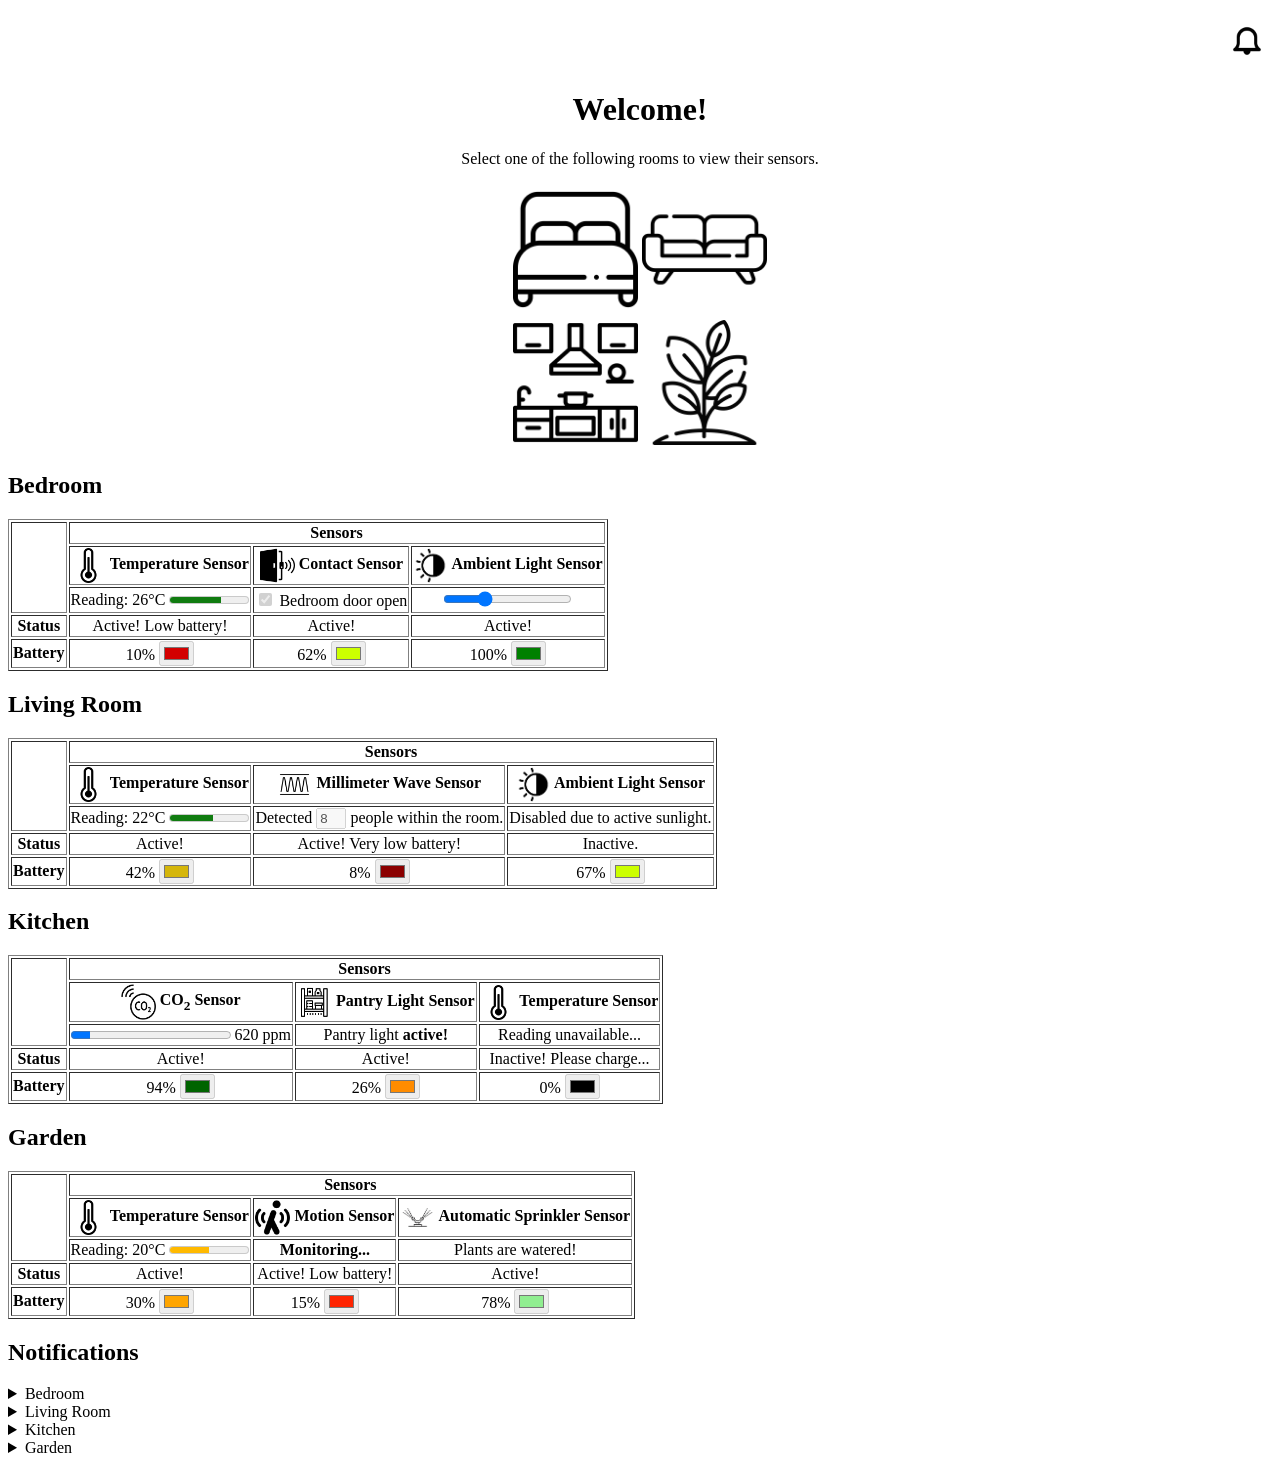
==== homework1/index.html @ 83bd109a "Homework 1" ====
<!DOCTYPE html>
<html>

<head>
    <meta charset="utf-8">
    <title>Smart Home Control Panel</title>
</head>

<body>
    <p align="right"><a href="#notifications"><img src="img/notif.png" width="50" alt="Notifications" /></a></p>
    <h1 align="center">Welcome!</h1>
    <p align="center">Select one of the following rooms to view their sensors.</p>

    <nav align="center">
        <table align="center">
            <tbody>
                <tr>
                    <td>
                        <a href="#bedroom">
                            <img src="img/bedroom.png" width="125" height="125" alt="Bedroom">
                        </a>
                    </td>
                    <td>
                        <a href="#livingroom">
                            <img src="img/livingroom.png" width="125" height="125" alt="Living Room">
                        </a>
                    </td>
                </tr>

                <tr>
                    <td>
                        <a href="#kitchen">
                            <img src="img/kitchen.png" width="125" height="125" alt="Kitchen">
                        </a>
                    </td>
                    <td>
                        <a href="#garden">
                            <img src="img/garden.png" width="125" height="125" alt="Garden">
                        </a>
                    </td>
                </tr>
            </tbody>
        </table>
    </nav>

    <h2 id="bedroom">Bedroom</h2>
    <table border="1">
        <thead>
            <tr>
                <td rowspan="3"></td>
                <th colspan="3">Sensors</th>
            </tr>

            <tr>
                <th scope="col">
                    <img src="img/sensors/temperature.png" width="35" alt="" align="absmiddle" />
                    Temperature Sensor
                </th>
                <th scope="col">
                    <img src="img/sensors/contact.png" width="35" alt="" align="absmiddle" />
                    Contact Sensor
                </th>
                <th scope="col">
                    <img src="img/sensors/ambient.png" width="35" alt="" align="absmiddle" />
                    Ambient Light Sensor
                </th>
            </tr>

            <tr>
                <td align="absmiddle">Reading: 26&deg;C <meter min="0" max="40" low="20" high="22" optimum="24"
                        value="26"">26  &deg;C</meter></td>
                <td align=" center"><input type="checkbox" disabled checked> Bedroom door open</td>
                <td align="center"><input type="range" min="0" max="100" value="30"></td>
            </tr>
        </thead>
        <tbody>
            <tr>
                <th scope="row">Status</th>
                <td align="center">Active! Low battery!</td>
                <td align="center">Active!</td>
                <td align="center">Active!</td>
            </tr>
            <tr>
                <th scope="row">Battery</th>
                <td align="center">10% <input type="color" value="#D30000" style="width: 35px; height: 25px;"
                        disabled /></td>
                <td align="center">62% <input type="color" value="#CCFF00" style="width: 35px; height: 25px;"
                        disabled /></td>
                <td align="center">100% <input type="color" value="#008000" style="width: 35px; height: 25px;"
                        disabled /></td>
            </tr>
        </tbody>
    </table>

    <h2 id="livingroom">Living Room</h2>
    <table border="1">
        <thead>
            <tr>
                <td rowspan="3"></td>
                <th colspan="3">Sensors</th>
            </tr>

            <tr>
                <th scope="col">
                    <img src="img/sensors/temperature.png" width="35" alt="" align="absmiddle" />
                    Temperature Sensor
                </th>
                <th scope="col">
                    <img src="img/sensors/mmwave.png" width="35" alt="" align="absmiddle" />
                    Millimeter Wave Sensor
                </th>
                <th scope="col">
                    <img src="img/sensors/ambient.png" width="35" alt="" align="absmiddle" />
                    Ambient Light Sensor
                </th>
            </tr>

            <tr>
                <td align="absmiddle">Reading: 22&deg;C <meter min="0" max="40" low="20" high="22" optimum="24"
                        value="22">22&deg;C</meter></td>
                <td align="center">Detected <input type="number" value="8" disabled style="width: 3ch;"> people within
                    the room.</td>
                <td align="center">Disabled due to active sunlight.</td>
            </tr>
        </thead>
        <tbody>
            <tr>
                <th scope="row">Status</th>
                <td align="center">Active!</td>
                <td align="center">Active! Very low battery!</td>
                <td align="center">Inactive.</td>
            </tr>
            <tr>
                <th scope="row">Battery</th>
                <td align="center">42% <input type="color" value="#D5B60A" style="width: 35px; height: 25px;"
                        disabled /></td>
                <td align="center">8% <input type="color" value="#8B0000" style="width: 35px; height: 25px;" disabled />
                </td>
                <td align="center">67% <input type="color" value="#CCFF00" style="width: 35px; height: 25px;"
                        disabled /></td>
            </tr>
        </tbody>
    </table>

    <h2 id="kitchen">Kitchen</h2>
    <table border="1">
        <thead>
            <tr>
                <td rowspan="3"></td>
                <th colspan="3">Sensors</th>
            </tr>

            <tr>
                <th scope="col">
                    <img src="img/sensors/co2.png" width="35" align="absmiddle" alt="" />
                    CO<sub>2</sub> Sensor
                </th>
                <th scope="col">
                    <img src="img/sensors/pantry.png" width="35" alt="" align="absmiddle" />
                    Pantry Light Sensor
                </th>
                <th scope="col">
                    <img src="img/sensors/temperature.png" width="35" alt="" align="absmiddle" />
                    Temperature Sensor
                </th>
            </tr>

            <tr>
                <td align="absmiddle"><progress value="620" max="5000"></progress> 620 ppm</td>
                <td align="center">Pantry light <strong>active!</strong></td>
                <td align="center">Reading unavailable...</td>
            </tr>
        </thead>
        <tbody>
            <tr>
                <th scope="row">Status</th>
                <td align="center">Active!</td>
                <td align="center">Active!</td>
                <td align="center">Inactive! Please charge...</td>
            </tr>
            <tr>
                <th scope="row">Battery</th>
                <td align="center">94% <input type="color" value="#006400" style="width: 35px; height: 25px;"
                        disabled /></td>
                <td align="center">26% <input type="color" value="#FF8C00" style="width: 35px; height: 25px;"
                        disabled /></td>
                <td align="center">0% <input type="color" value="#000000" style="width: 35px; height: 25px;" disabled />
                </td>
            </tr>
        </tbody>
    </table>

    <h2 id="garden">Garden</h2>
    <table border="1">
        <thead>
            <tr>
                <td rowspan="3"></td>
                <th colspan="3">Sensors</th>
            </tr>

            <tr>
                <th scope="col">
                    <img src="img/sensors/temperature.png" width="35" alt="" align="absmiddle" />
                    Temperature Sensor
                </th>
                <th scope="col">
                    <img src="img/sensors/motion.png" width="35" alt="" align="absmiddle" />
                    Motion Sensor
                </th>
                <th scope="col">
                    <img src="img/sensors/sprinkler.png" width="35" alt="" align="absmiddle" />
                    Automatic Sprinkler Sensor
                </th>
            </tr>
            <tr>
                <td align="absmiddle">Reading: 20&deg;C <meter min="0" max="40" low="20" high="22" optimum="24"
                        value="20"">20&deg;C</meter></td>
                <td align=" center"><strong>Monitoring...</strong></td>
                <td align="center"><output>Plants are watered!</output></td>
            </tr>
        </thead>
        <tbody>
            <tr>
                <th scope="row">Status</th>
                <td align="center">Active!</td>
                <td align="center">Active! Low battery!</td>
                <td align="center">Active!</td>
            </tr>
            <tr>
                <th scope="row">Battery</th>
                <td align="center">30% <input type="color" value="#FFA500" style="width: 35px; height: 25px;"
                        disabled /></td>
                <td align="center">15% <input type="color" value="#FF2400" style="width: 35px; height: 25px;"
                        disabled /></td>
                <td align="center">78% <input type="color" value="#90EE90" style="width: 35px; height: 25px;"
                        disabled /></td>
            </tr>
        </tbody>
    </table>

    <h2 id="notifications">Notifications</h2>
    <details>
        <summary>Bedroom</summary>
        <ul>
            <li>[10/12/2026 @ 7:06 PM (Temperature Sensor)] Read temperature is <strong>out of normal range</strong>.
                (20-24&deg;C)</li>
            <li>[10/10/2026 @ 10:15 PM (Contact Sensor)] <strong>Bedroom door closed!</strong></li>
            <li>[10/10/2026 @ 10:11 PM (Contact Sensor)] <strong>Bedroom door opened!</strong></li>
            <li>[10/08/2026 @ 4:34 PM (Ambient Light Sensor)] Changed lights from <strong>moody</strong> to
                <strong>regular</strong> preset.
            </li>
        </ul>
    </details>
    <details>
        <summary>Living Room</summary>
        <ul>
            <li>[10/08/2026 @ 7:30 PM (Millimeter Wave Sensor)] <strong>Detected 10 people on the couch, turning TV
                    on...</strong></li>
            <li>[10/10/2026 @ 10:08 PM (Temperature Sensor)] <strong>Battery empty!</strong> Please charge...</li>
            <li>[10/06/2026 @ 10:15 PM (Ambient Light Sensor)] Added new light preset: <strong>dim</strong></li>
        </ul>
    </details>
    <details>
        <summary>Kitchen</summary>
        <ul>
            <li>[9/20/2026 @ 6:45 PM (CO<sub>2</sub> Sensor)] Very high CO<sub>2</sub> level (<strong>10000
                    ppm</strong>),
                possible fire. Calling fire brigade</li>
            <li>[10/12/2026 @ 3:15 PM (Pantry Light Sensor)] Door has been open for 20 minutes, dimming light to
                conserve
                energy.</li>
        </ul>
    </details>
    <details>
        <summary>Garden</summary>
        <ul>
            <li>[10/05/2026 @ 11:15 AM (Automatic Sprinkler Sensor)] Sprinklers will be active in 5 minutes!</li>
            <li>[10/02/2026 @ 2:13 AM (Motion Sensor)] <strong>Movement detected!</strong> Was that you?</li>
        </ul>
    </details>
</body>

</html>
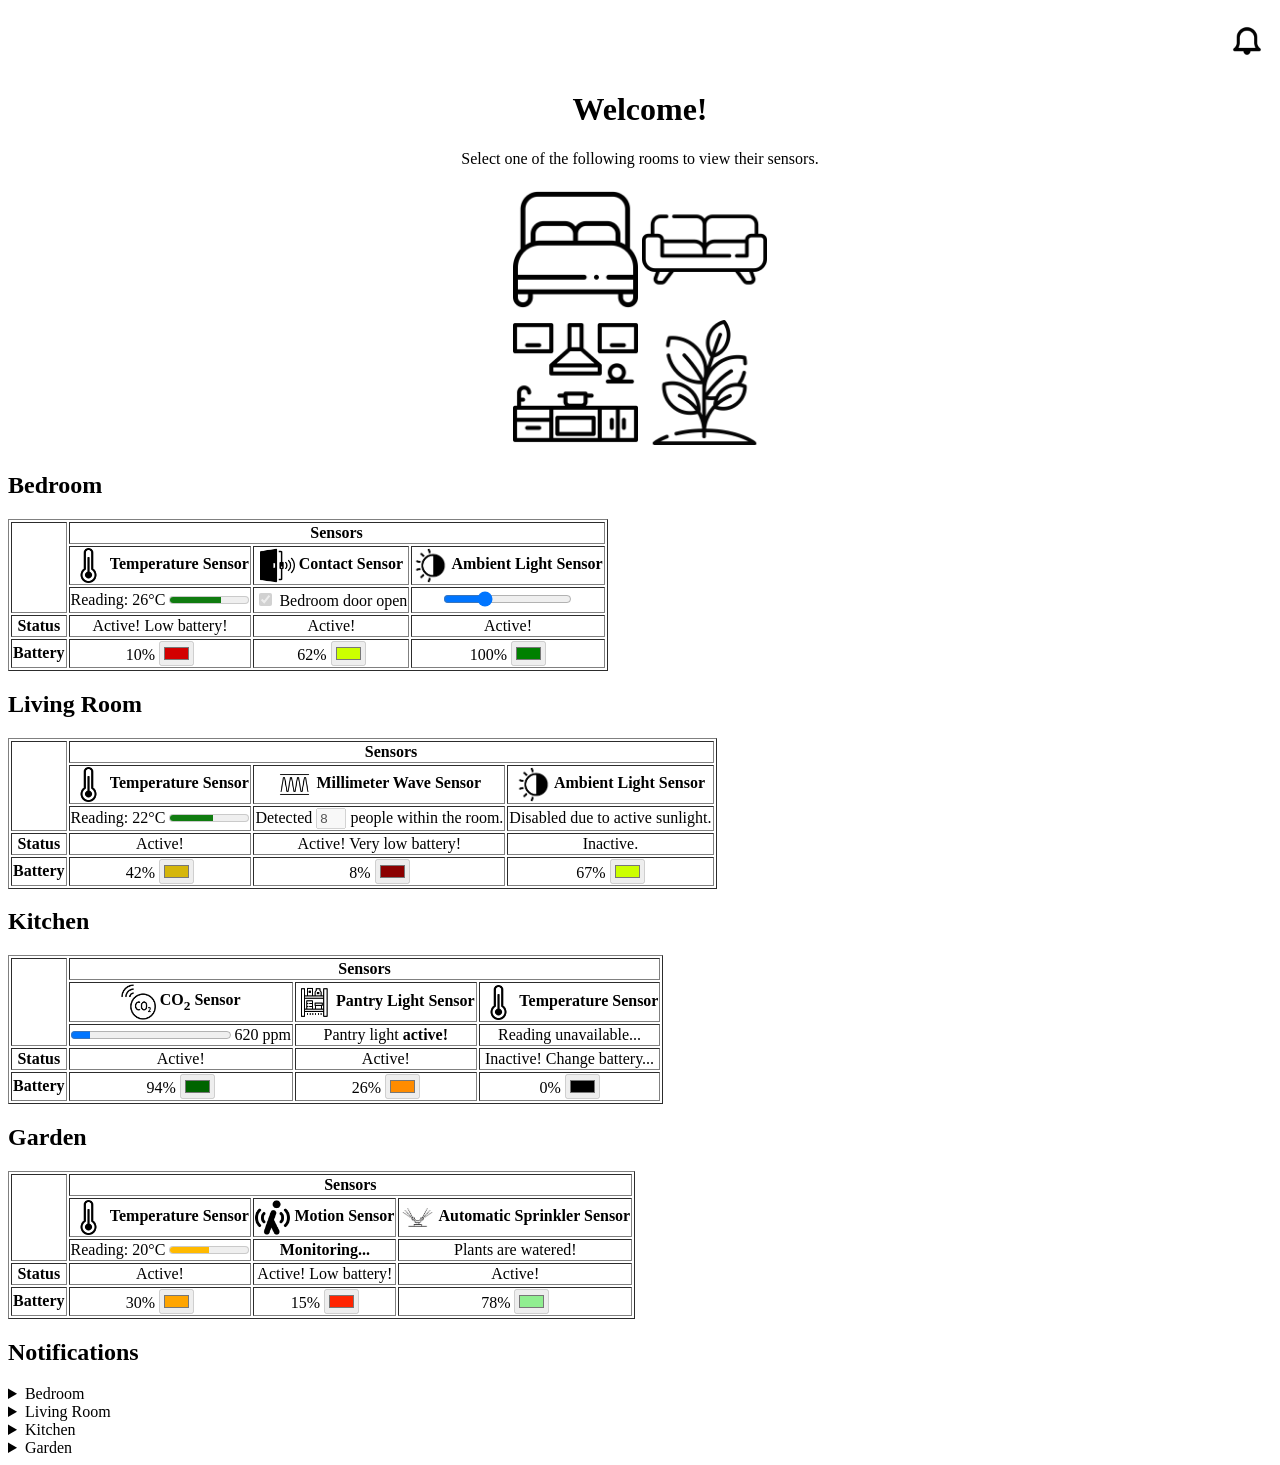
==== commit 46595f19: "Rename from "Please charge..." to "Change battery..."" ====
--- a/homework1/index.html
+++ b/homework1/index.html
@@ -68,7 +68,7 @@
 
             <tr>
                 <td align="absmiddle">Reading: 26&deg;C <meter min="0" max="40" low="20" high="22" optimum="24"
-                        value="26"">26  &deg;C</meter></td>
+                        value="26"">26 &deg;C</meter></td>
                 <td align=" center"><input type="checkbox" disabled checked> Bedroom door open</td>
                 <td align="center"><input type="range" min="0" max="100" value="30"></td>
             </tr>
@@ -176,7 +176,7 @@
                 <th scope="row">Status</th>
                 <td align="center">Active!</td>
                 <td align="center">Active!</td>
-                <td align="center">Inactive! Please charge...</td>
+                <td align="center">Inactive! Change battery...</td>
             </tr>
             <tr>
                 <th scope="row">Battery</th>
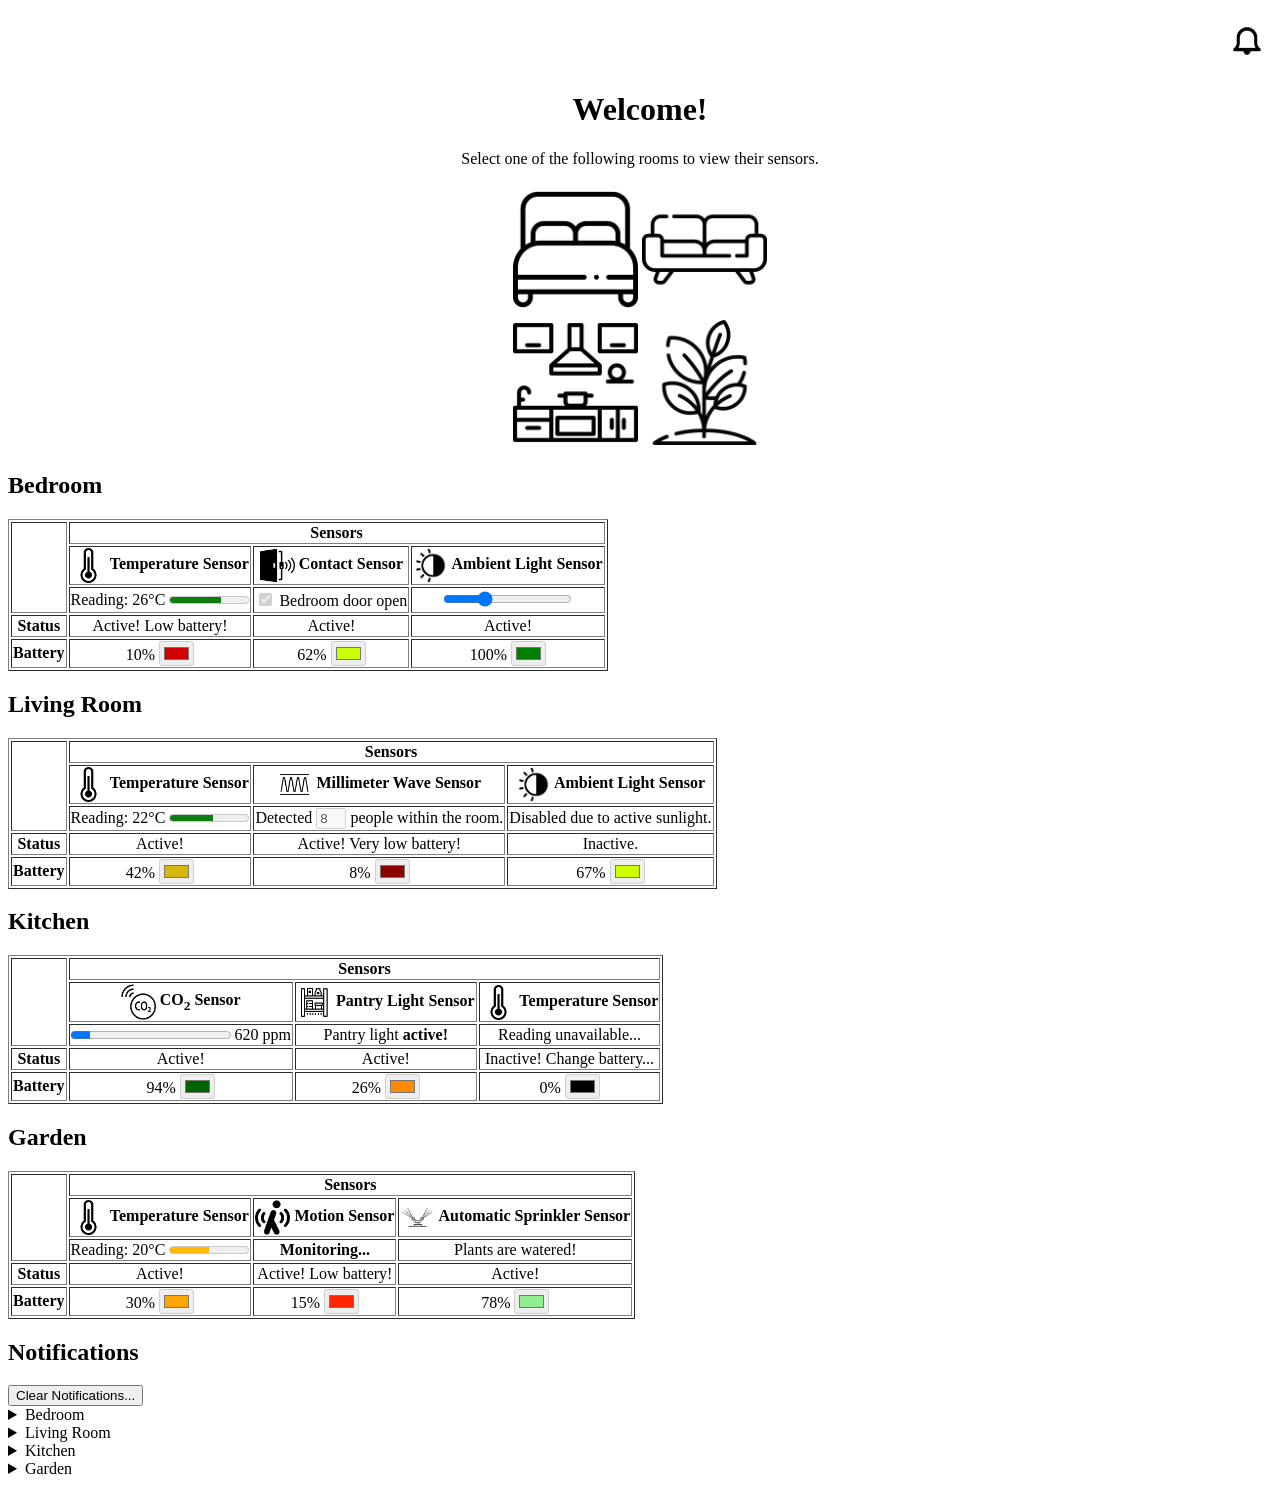
==== commit bdb88276: "Add a Clear Notifications button Doesn't really do anything, yet, it's just for demonstration purpos" ====
--- a/homework1/index.html
+++ b/homework1/index.html
@@ -239,6 +239,7 @@
     </table>
 
     <h2 id="notifications">Notifications</h2>
+    <button type="button" onclick="alert('Notifications cleared!\n(Not really...)')">Clear Notifications...</button>
     <details>
         <summary>Bedroom</summary>
         <ul>
